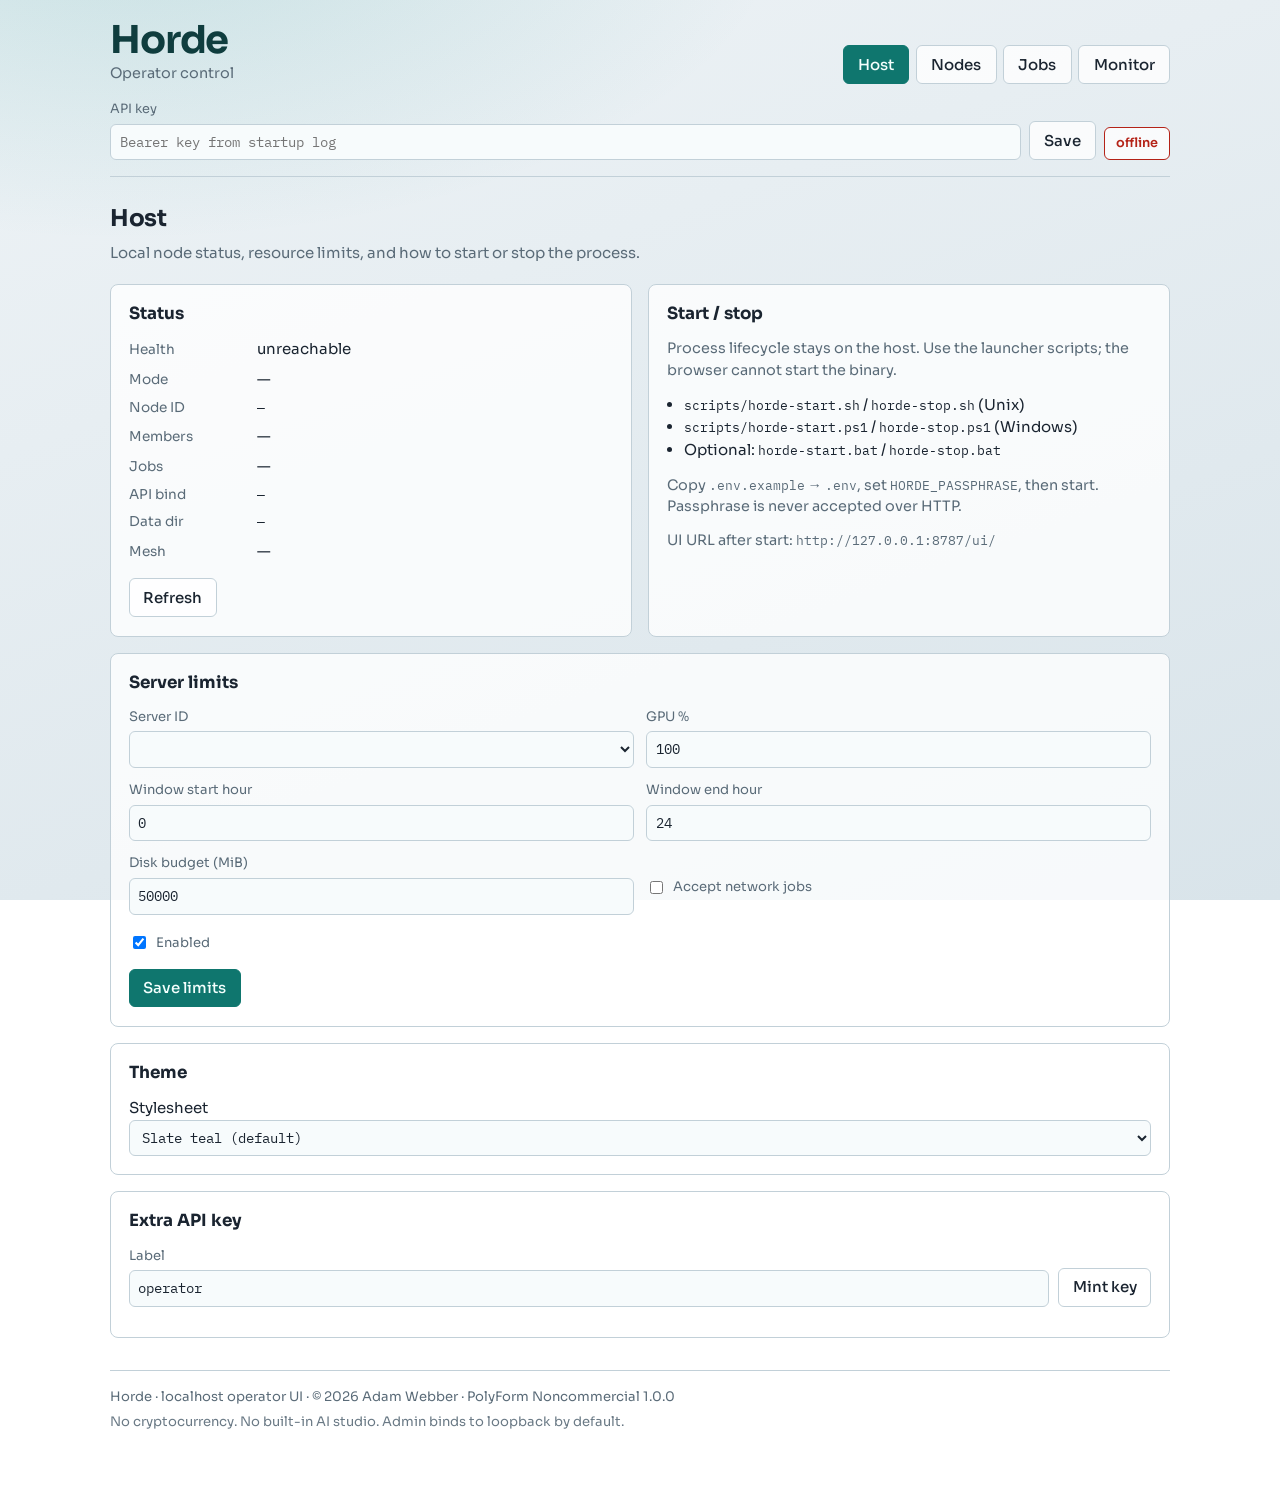
==== ui/index.html @ 5e660b5a "Add localhost operator UI served by horde-api. Ship four Host/Nodes/Jobs/Monitor panels as static as" ====
<!DOCTYPE html>
<html lang="en" data-theme="slate-teal">
<head>
  <meta charset="utf-8" />
  <meta name="viewport" content="width=device-width, initial-scale=1" />
  <title>Horde Operator</title>
  <link rel="preconnect" href="https://fonts.googleapis.com" />
  <link rel="preconnect" href="https://fonts.gstatic.com" crossorigin />
  <link href="https://fonts.googleapis.com/css2?family=IBM+Plex+Mono:wght@400;500&family=Sora:wght@400;500;600;700&display=swap" rel="stylesheet" />
  <link rel="stylesheet" href="/ui/css/app.css" id="theme-base" />
  <link rel="stylesheet" href="/ui/css/themes/slate-teal.css" id="theme-sheet" />
</head>
<body>
  <a class="skip-link" href="#main">Skip to content</a>
  <div class="app-shell">
    <header class="topbar">
      <div class="brand-block">
        <p class="brand">Horde</p>
        <p class="brand-sub">Operator control</p>
      </div>
      <nav class="nav" aria-label="Operator panels">
        <button type="button" class="nav-btn is-active" data-panel="host">Host</button>
        <button type="button" class="nav-btn" data-panel="nodes">Nodes</button>
        <button type="button" class="nav-btn" data-panel="jobs">Jobs</button>
        <button type="button" class="nav-btn" data-panel="monitor">Monitor</button>
      </nav>
      <div class="auth-bar">
        <label class="field-inline">
          <span>API key</span>
          <input id="api-key" type="password" autocomplete="off" spellcheck="false" placeholder="Bearer key from startup log" />
        </label>
        <button type="button" id="save-key" class="btn">Save</button>
        <span id="conn-pill" class="pill" data-state="unknown">offline</span>
      </div>
    </header>

    <main id="main" class="main">
      <!-- HOST -->
      <section id="panel-host" class="panel is-active" aria-labelledby="host-title">
        <header class="panel-head">
          <h1 id="host-title">Host</h1>
          <p>Local node status, resource limits, and how to start or stop the process.</p>
        </header>

        <div class="grid-2">
          <article class="block">
            <h2>Status</h2>
            <dl class="kv" id="host-status">
              <div><dt>Health</dt><dd id="host-health">—</dd></div>
              <div><dt>Mode</dt><dd id="host-mode">—</dd></div>
              <div><dt>Node ID</dt><dd id="host-node-id" class="mono">—</dd></div>
              <div><dt>Members</dt><dd id="host-members">—</dd></div>
              <div><dt>Jobs</dt><dd id="host-jobs">—</dd></div>
              <div><dt>API bind</dt><dd id="host-bind" class="mono">—</dd></div>
              <div><dt>Data dir</dt><dd id="host-data-dir" class="mono">—</dd></div>
              <div><dt>Mesh</dt><dd id="host-mesh">—</dd></div>
            </dl>
            <button type="button" class="btn" id="host-refresh">Refresh</button>
          </article>

          <article class="block">
            <h2>Start / stop</h2>
            <p class="note">Process lifecycle stays on the host. Use the launcher scripts; the browser cannot start the binary.</p>
            <ul class="plain-list">
              <li><span class="mono">scripts/horde-start.sh</span> / <span class="mono">horde-stop.sh</span> (Unix)</li>
              <li><span class="mono">scripts/horde-start.ps1</span> / <span class="mono">horde-stop.ps1</span> (Windows)</li>
              <li>Optional: <span class="mono">horde-start.bat</span> / <span class="mono">horde-stop.bat</span></li>
            </ul>
            <p class="note">Copy <span class="mono">.env.example</span> → <span class="mono">.env</span>, set <span class="mono">HORDE_PASSPHRASE</span>, then start. Passphrase is never accepted over HTTP.</p>
            <p class="note">UI URL after start: <span class="mono" id="host-ui-url">http://127.0.0.1:8787/ui/</span></p>
          </article>
        </div>

        <article class="block">
          <h2>Server limits</h2>
          <form id="limits-form" class="form-grid">
            <label>Server ID
              <select id="limits-server" required></select>
            </label>
            <label>GPU %
              <input id="limits-gpu" type="number" min="1" max="100" value="100" required />
            </label>
            <label>Window start hour
              <input id="limits-start" type="number" min="0" max="23" value="0" required />
            </label>
            <label>Window end hour
              <input id="limits-end" type="number" min="1" max="24" value="24" required />
            </label>
            <label>Disk budget (MiB)
              <input id="limits-disk" type="number" min="1" value="50000" required />
            </label>
            <label class="check"><input id="limits-network" type="checkbox" /> Accept network jobs</label>
            <label class="check"><input id="limits-enabled" type="checkbox" checked /> Enabled</label>
            <div class="form-actions">
              <button type="submit" class="btn primary">Save limits</button>
            </div>
          </form>
          <pre id="limits-out" class="out" hidden></pre>
        </article>

        <article class="block">
          <h2>Theme</h2>
          <label>Stylesheet
            <select id="theme-select"></select>
          </label>
        </article>

        <article class="block">
          <h2>Extra API key</h2>
          <form id="api-key-form" class="form-row">
            <label>Label <input id="api-key-label" type="text" value="operator" required /></label>
            <button type="submit" class="btn">Mint key</button>
          </form>
          <pre id="api-key-out" class="out" hidden></pre>
        </article>
      </section>

      <!-- NODES -->
      <section id="panel-nodes" class="panel" aria-labelledby="nodes-title" hidden>
        <header class="panel-head">
          <h1 id="nodes-title">Nodes</h1>
          <p>Invite-bounded mesh: peers, invites, join, and blocklist. Not a public discovery browser.</p>
        </header>

        <article class="block">
          <h2>Mesh status</h2>
          <pre id="mesh-status" class="out">Load with API key…</pre>
          <button type="button" class="btn" id="mesh-refresh">Refresh mesh</button>
        </article>

        <div class="grid-2">
          <article class="block">
            <h2>Mint invite</h2>
            <form id="mint-form" class="form-grid">
              <label>Purpose
                <select id="mint-purpose">
                  <option value="mesh_join">mesh_join</option>
                  <option value="collective_join">collective_join</option>
                </select>
              </label>
              <label>TTL (seconds)
                <input id="mint-ttl" type="number" min="60" value="3600" />
              </label>
              <label>Note
                <input id="mint-note" type="text" placeholder="optional" />
              </label>
              <div class="form-actions">
                <button type="submit" class="btn primary">Mint</button>
              </div>
            </form>
            <p class="note warn">Plaintext token is shown once — copy it now.</p>
            <pre id="mint-out" class="out" hidden></pre>
          </article>

          <article class="block">
            <h2>Join with invite</h2>
            <form id="join-form" class="form-grid">
              <label>Peer mesh address
                <input id="join-addr" type="text" placeholder="127.0.0.1:9797" required />
              </label>
              <label>Invite token
                <input id="join-token" type="text" required autocomplete="off" />
              </label>
              <div class="form-actions">
                <button type="submit" class="btn primary">Join</button>
              </div>
            </form>
            <pre id="join-out" class="out" hidden></pre>
          </article>
        </div>

        <div class="grid-2">
          <article class="block">
            <h2>Bootstrap peers</h2>
            <p class="note">Publish-only dial list — not a job authority.</p>
            <form id="bootstrap-form" class="form-grid">
              <label>Addresses (comma-separated)
                <input id="bootstrap-peers" type="text" placeholder="127.0.0.1:9797" />
              </label>
              <div class="form-actions">
                <button type="submit" class="btn">Set bootstrap</button>
              </div>
            </form>
            <pre id="bootstrap-out" class="out" hidden></pre>
          </article>

          <article class="block">
            <h2>Blocklist</h2>
            <form id="block-form" class="form-row">
              <label>Node ID <input id="block-id" type="text" required class="mono" /></label>
              <button type="submit" class="btn">Block</button>
            </form>
            <form id="unblock-form" class="form-row">
              <label>Node ID <input id="unblock-id" type="text" required class="mono" /></label>
              <button type="submit" class="btn">Unblock</button>
            </form>
            <pre id="block-out" class="out" hidden></pre>
          </article>
        </div>

        <details class="advanced">
          <summary>Advanced: public DHT stub</summary>
          <p class="note">Default off. Opt-in stub only — not a discovery browser.</p>
          <form id="dht-form" class="form-row">
            <label class="check"><input id="dht-enabled" type="checkbox" /> Enable public DHT stub</label>
            <button type="submit" class="btn">Apply</button>
          </form>
          <pre id="dht-out" class="out" hidden></pre>
        </details>
      </section>

      <!-- JOBS -->
      <section id="panel-jobs" class="panel" aria-labelledby="jobs-title" hidden>
        <header class="panel-head">
          <h1 id="jobs-title">Jobs</h1>
          <p>Thin submit / poll / cancel over the studio API. Not an AI studio.</p>
        </header>

        <article class="block">
          <h2>Submit</h2>
          <p class="note" id="support-hint">Support matrix loads after auth…</p>
          <form id="job-form" class="form-grid">
            <label>Kind
              <select id="job-kind">
                <option value="stub_echo">stub_echo</option>
                <option value="tokenize">tokenize</option>
                <option value="text_generate">text_generate</option>
                <option value="embed">embed</option>
                <option value="video_generate">video_generate</option>
              </select>
            </label>
            <label>Routing
              <select id="job-routing">
                <option value="local">local</option>
                <option value="mesh">mesh</option>
                <option value="auto">auto</option>
              </select>
            </label>
            <label>model_id
              <input id="job-model" type="text" value="stub/echo" required />
            </label>
            <label>revision_hash
              <input id="job-rev" type="text" value="deadbeefcafebabe" required />
            </label>
            <label>tokenizer_revision
              <input id="job-tok" type="text" placeholder="required for tokenize/embed" />
            </label>
            <label>precision
              <input id="job-precision" type="text" value="fp16" />
            </label>
            <label class="span-2">Payload
              <textarea id="job-payload" rows="4">hello horde</textarea>
            </label>
            <div class="form-actions span-2">
              <button type="submit" class="btn primary">Submit job</button>
            </div>
          </form>
          <pre id="job-create-out" class="out" hidden></pre>
        </article>

        <article class="block">
          <h2>Track job</h2>
          <form id="job-track-form" class="form-row">
            <label>Job ID <input id="track-id" type="text" class="mono" required /></label>
            <button type="submit" class="btn">Poll</button>
            <button type="button" class="btn" id="job-cancel">Cancel</button>
            <button type="button" class="btn" id="job-accept">Accept</button>
            <button type="button" class="btn" id="job-reject">Reject</button>
            <button type="button" class="btn" id="job-result">Result</button>
          </form>
          <pre id="job-track-out" class="out" hidden></pre>
        </article>

        <article class="block">
          <h2>History</h2>
          <p class="note">Server list from <span class="mono">GET /v1/jobs</span>, plus IDs remembered in this browser.</p>
          <div class="form-row">
            <button type="button" class="btn" id="jobs-refresh">Refresh list</button>
            <button type="button" class="btn" id="jobs-clear-local">Clear local history</button>
          </div>
          <div class="table-wrap">
            <table id="jobs-table">
              <thead>
                <tr>
                  <th>ID</th>
                  <th>Kind</th>
                  <th>Status</th>
                  <th>Updated</th>
                  <th></th>
                </tr>
              </thead>
              <tbody></tbody>
            </table>
          </div>
        </article>
      </section>

      <!-- MONITOR -->
      <section id="panel-monitor" class="panel" aria-labelledby="monitor-title" hidden>
        <header class="panel-head">
          <h1 id="monitor-title">Monitor</h1>
          <p>Collective health, mesh peers, soft reputation (local scores — not currency), and recent jobs.</p>
        </header>

        <div class="stat-row" id="monitor-stats">
          <div class="stat"><span class="stat-label">Members online</span><strong id="mon-members">—</strong></div>
          <div class="stat"><span class="stat-label">Job count</span><strong id="mon-jobs">—</strong></div>
          <div class="stat"><span class="stat-label">Mesh peers</span><strong id="mon-peers">—</strong></div>
          <div class="stat"><span class="stat-label">Mode</span><strong id="mon-mode">—</strong></div>
        </div>

        <article class="block">
          <h2>Members</h2>
          <div class="table-wrap">
            <table id="mon-members-table">
              <thead>
                <tr><th>Server</th><th>Host</th><th>GPU %</th><th>Enabled</th><th>Network</th></tr>
              </thead>
              <tbody></tbody>
            </table>
          </div>
        </article>

        <article class="block">
          <h2>Soft reputation</h2>
          <p class="note">Local soft scores among invite-trusted peers. Not credits, not transferable.</p>
          <pre id="mon-reputation" class="out">—</pre>
        </article>

        <article class="block">
          <h2>Recent jobs</h2>
          <div class="table-wrap">
            <table id="mon-jobs-table">
              <thead>
                <tr><th>ID</th><th>Kind</th><th>Status</th><th>Routing</th><th>Updated</th></tr>
              </thead>
              <tbody></tbody>
            </table>
          </div>
          <button type="button" class="btn" id="mon-refresh">Refresh now</button>
        </article>
      </section>
    </main>

    <footer class="footer">
      <p>Horde · localhost operator UI · © 2026 Adam Webber · PolyForm Noncommercial 1.0.0</p>
      <p class="footer-note">No cryptocurrency. No built-in AI studio. Admin binds to loopback by default.</p>
    </footer>
  </div>
  <script src="/ui/js/app.js" type="module"></script>
</body>
</html>
---- ui/css/app.css ----
/* Horde operator shell — layout + shared components. Themes set CSS variables. */

:root {
  --font-ui: "Sora", "Segoe UI", sans-serif;
  --font-mono: "IBM Plex Mono", ui-monospace, monospace;
  --radius: 6px;
  --space: 1rem;
  --max: 1100px;
  --transition: 160ms ease;
}

*,
*::before,
*::after {
  box-sizing: border-box;
}

html {
  color-scheme: light;
}

body {
  margin: 0;
  min-height: 100vh;
  font-family: var(--font-ui);
  font-size: 15px;
  line-height: 1.5;
  color: var(--fg);
  background:
    radial-gradient(1200px 600px at 10% -10%, var(--bg-glow), transparent 55%),
    linear-gradient(160deg, var(--bg-0), var(--bg-1));
  background-attachment: fixed;
}

.skip-link {
  position: absolute;
  left: -999px;
  top: 0;
  background: var(--surface);
  color: var(--fg);
  padding: 0.5rem 1rem;
  z-index: 20;
}

.skip-link:focus {
  left: 0.5rem;
  top: 0.5rem;
}

.app-shell {
  max-width: var(--max);
  margin: 0 auto;
  padding: 1.25rem 1.25rem 3rem;
}

.topbar {
  display: grid;
  gap: 1rem;
  margin-bottom: 1.5rem;
  padding-bottom: 1rem;
  border-bottom: 1px solid var(--border);
  animation: rise 0.45s ease both;
}

.brand-block {
  display: flex;
  flex-direction: column;
  gap: 0.15rem;
}

.brand {
  margin: 0;
  font-size: clamp(1.85rem, 4vw, 2.4rem);
  font-weight: 700;
  letter-spacing: -0.03em;
  color: var(--brand);
  line-height: 1.05;
}

.brand-sub {
  margin: 0;
  color: var(--muted);
  font-size: 0.9rem;
}

.nav {
  display: flex;
  flex-wrap: wrap;
  gap: 0.4rem;
}

.nav-btn {
  appearance: none;
  border: 1px solid var(--border);
  background: var(--surface);
  color: var(--fg);
  font: inherit;
  font-weight: 500;
  padding: 0.45rem 0.9rem;
  border-radius: var(--radius);
  cursor: pointer;
  transition: background var(--transition), border-color var(--transition), transform var(--transition);
}

.nav-btn:hover {
  border-color: var(--accent);
}

.nav-btn:focus-visible {
  outline: 2px solid var(--accent);
  outline-offset: 2px;
}

.nav-btn.is-active {
  background: var(--accent);
  border-color: var(--accent);
  color: var(--accent-fg);
}

.auth-bar {
  display: flex;
  flex-wrap: wrap;
  gap: 0.5rem;
  align-items: end;
}

.field-inline {
  display: flex;
  flex-direction: column;
  gap: 0.25rem;
  flex: 1 1 220px;
  font-size: 0.8rem;
  color: var(--muted);
}

.field-inline input,
label > input,
label > select,
label > textarea,
select,
input,
textarea {
  font: inherit;
  font-family: var(--font-mono);
  font-size: 0.85rem;
  color: var(--fg);
  background: var(--input-bg);
  border: 1px solid var(--border);
  border-radius: var(--radius);
  padding: 0.45rem 0.55rem;
  width: 100%;
}

textarea {
  resize: vertical;
  min-height: 5rem;
}

.btn {
  appearance: none;
  border: 1px solid var(--border);
  background: var(--surface);
  color: var(--fg);
  font: inherit;
  font-weight: 500;
  padding: 0.45rem 0.85rem;
  border-radius: var(--radius);
  cursor: pointer;
  transition: transform var(--transition), background var(--transition), border-color var(--transition);
}

.btn:hover {
  border-color: var(--accent);
}

.btn:focus-visible {
  outline: 2px solid var(--accent);
  outline-offset: 2px;
}

.btn:active {
  transform: translateY(1px);
}

.btn.primary {
  background: var(--accent);
  border-color: var(--accent);
  color: var(--accent-fg);
}

.pill {
  display: inline-flex;
  align-items: center;
  min-height: 2.1rem;
  padding: 0 0.7rem;
  border-radius: var(--radius);
  border: 1px solid var(--border);
  font-size: 0.8rem;
  font-weight: 600;
  text-transform: lowercase;
  background: var(--surface);
}

.pill[data-state="ok"] {
  border-color: var(--ok);
  color: var(--ok);
}

.pill[data-state="bad"] {
  border-color: var(--bad);
  color: var(--bad);
}

.pill[data-state="unknown"] {
  color: var(--muted);
}

.main {
  animation: rise 0.55s ease 0.05s both;
}

.panel[hidden] {
  display: none !important;
}

.panel-head {
  margin-bottom: 1.25rem;
}

.panel-head h1 {
  margin: 0 0 0.35rem;
  font-size: 1.45rem;
  letter-spacing: -0.02em;
}

.panel-head p {
  margin: 0;
  color: var(--muted);
  max-width: 42rem;
}

.block {
  background: var(--surface);
  border: 1px solid var(--border);
  border-radius: calc(var(--radius) + 2px);
  padding: 1rem 1.1rem 1.15rem;
  margin-bottom: 1rem;
}

.block h2 {
  margin: 0 0 0.75rem;
  font-size: 1.05rem;
}

.grid-2 {
  display: grid;
  gap: 1rem;
}

@media (min-width: 820px) {
  .topbar {
    grid-template-columns: 1fr auto;
    align-items: end;
  }

  .auth-bar {
    grid-column: 1 / -1;
  }

  .grid-2 {
    grid-template-columns: 1fr 1fr;
  }
}

.kv {
  margin: 0 0 1rem;
  display: grid;
  gap: 0.45rem;
}

.kv > div {
  display: grid;
  grid-template-columns: 7.5rem 1fr;
  gap: 0.5rem;
  align-items: baseline;
}

.kv dt {
  margin: 0;
  color: var(--muted);
  font-size: 0.85rem;
}

.kv dd {
  margin: 0;
  word-break: break-word;
}

.mono,
.out {
  font-family: var(--font-mono);
  font-size: 0.82rem;
}

.note {
  color: var(--muted);
  font-size: 0.9rem;
  margin: 0 0 0.75rem;
}

.note.warn {
  color: var(--warn);
}

.plain-list {
  margin: 0 0 0.85rem;
  padding-left: 1.1rem;
}

.form-grid {
  display: grid;
  gap: 0.75rem;
}

@media (min-width: 720px) {
  .form-grid {
    grid-template-columns: 1fr 1fr;
  }

  .form-grid .span-2,
  .form-grid .form-actions {
    grid-column: 1 / -1;
  }
}

.form-grid label,
.form-row label {
  display: flex;
  flex-direction: column;
  gap: 0.3rem;
  font-size: 0.82rem;
  color: var(--muted);
}

.form-grid label.check,
.form-row label.check {
  flex-direction: row;
  align-items: center;
  gap: 0.45rem;
  margin-top: 0.4rem;
}

.form-grid label.check input,
.form-row label.check input {
  width: auto;
}

.form-row {
  display: flex;
  flex-wrap: wrap;
  gap: 0.55rem;
  align-items: end;
  margin-bottom: 0.75rem;
}

.form-row label {
  flex: 1 1 180px;
}

.form-actions {
  display: flex;
  gap: 0.5rem;
  margin-top: 0.25rem;
}

.out {
  margin: 0.75rem 0 0;
  padding: 0.75rem;
  background: var(--code-bg);
  border: 1px solid var(--border);
  border-radius: var(--radius);
  overflow: auto;
  white-space: pre-wrap;
  word-break: break-word;
  max-height: 22rem;
}

.table-wrap {
  overflow: auto;
  border: 1px solid var(--border);
  border-radius: var(--radius);
}

table {
  width: 100%;
  border-collapse: collapse;
  font-size: 0.85rem;
}

th,
td {
  text-align: left;
  padding: 0.55rem 0.65rem;
  border-bottom: 1px solid var(--border);
  vertical-align: top;
}

th {
  font-weight: 600;
  color: var(--muted);
  background: var(--table-head);
}

tbody tr:hover {
  background: var(--row-hover);
}

.stat-row {
  display: grid;
  grid-template-columns: repeat(auto-fit, minmax(140px, 1fr));
  gap: 0.75rem;
  margin-bottom: 1rem;
}

.stat {
  background: var(--surface);
  border: 1px solid var(--border);
  border-radius: var(--radius);
  padding: 0.85rem 1rem;
  display: flex;
  flex-direction: column;
  gap: 0.25rem;
  animation: rise 0.5s ease both;
}

.stat-label {
  color: var(--muted);
  font-size: 0.78rem;
  text-transform: uppercase;
  letter-spacing: 0.04em;
}

.stat strong {
  font-size: 1.25rem;
  font-weight: 600;
}

.advanced {
  margin: 0.5rem 0 1rem;
  padding: 0.75rem 1rem;
  border: 1px dashed var(--border);
  border-radius: var(--radius);
  background: var(--surface);
}

.advanced summary {
  cursor: pointer;
  font-weight: 600;
  margin-bottom: 0.5rem;
}

.footer {
  margin-top: 2rem;
  padding-top: 1rem;
  border-top: 1px solid var(--border);
  color: var(--muted);
  font-size: 0.82rem;
}

.footer p {
  margin: 0 0 0.35rem;
}

.footer-note {
  opacity: 0.9;
}

.linkish {
  background: none;
  border: none;
  color: var(--accent);
  font: inherit;
  cursor: pointer;
  padding: 0;
  text-decoration: underline;
}

@keyframes rise {
  from {
    opacity: 0;
    transform: translateY(8px);
  }
  to {
    opacity: 1;
    transform: translateY(0);
  }
}

@media (prefers-reduced-motion: reduce) {
  *,
  *::before,
  *::after {
    animation: none !important;
    transition: none !important;
  }
}
---- ui/css/themes/slate-teal.css ----
/* Default: cool slate + teal */
:root {
  --bg-0: #eef3f6;
  --bg-1: #d9e4ea;
  --bg-glow: rgba(20, 140, 140, 0.18);
  --fg: #1a2430;
  --muted: #5a6b78;
  --brand: #0f3d3e;
  --accent: #0f766e;
  --accent-fg: #f4fffd;
  --surface: rgba(255, 255, 255, 0.78);
  --input-bg: #f7fbfc;
  --code-bg: #e7eef2;
  --border: #c2d0d8;
  --table-head: #e4eef2;
  --row-hover: rgba(15, 118, 110, 0.06);
  --ok: #0f7a4d;
  --bad: #b42318;
  --warn: #9a6700;
}
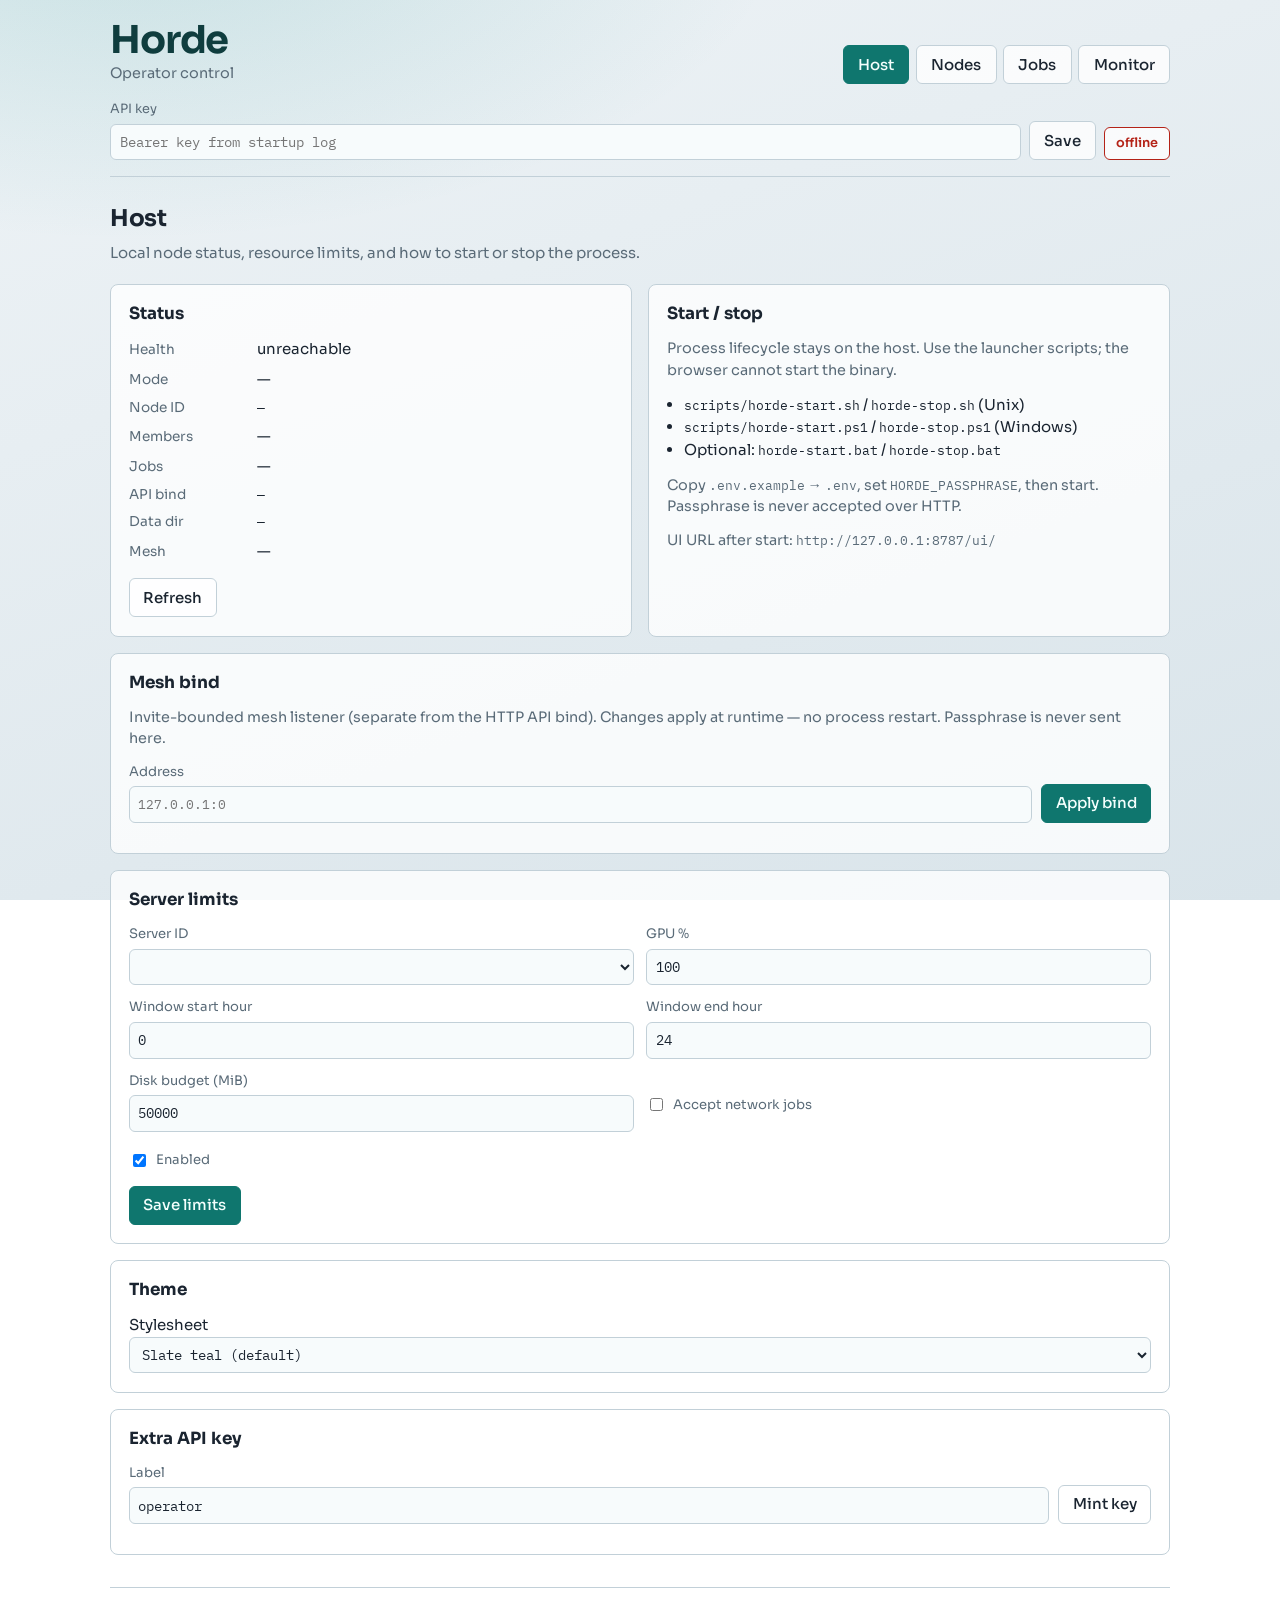
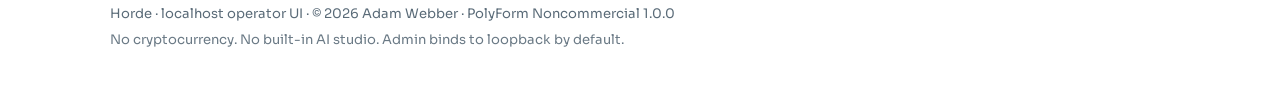
==== commit d0bc857f: "Add runtime mesh bind via admin API and operator UI. Operators can enable or rebind HORDE_MESH_BIND " ====
--- a/ui/index.html
+++ b/ui/index.html
@@ -72,6 +72,18 @@
         </div>
 
         <article class="block">
+          <h2>Mesh bind</h2>
+          <p class="note">Invite-bounded mesh listener (separate from the HTTP API bind). Changes apply at runtime — no process restart. Passphrase is never sent here.</p>
+          <form id="mesh-bind-form" class="form-row">
+            <label>Address
+              <input id="mesh-bind-input" class="mono" type="text" placeholder="127.0.0.1:0" required autocomplete="off" />
+            </label>
+            <button type="submit" class="btn primary">Apply bind</button>
+          </form>
+          <pre id="mesh-bind-out" class="out" hidden></pre>
+        </article>
+
+        <article class="block">
           <h2>Server limits</h2>
           <form id="limits-form" class="form-grid">
             <label>Server ID
@@ -126,6 +138,13 @@
           <h2>Mesh status</h2>
           <pre id="mesh-status" class="out">Load with API key…</pre>
           <button type="button" class="btn" id="mesh-refresh">Refresh mesh</button>
+          <form id="nodes-mesh-bind-form" class="form-row" style="margin-top: 0.75rem">
+            <label>Mesh bind
+              <input id="nodes-mesh-bind-input" class="mono" type="text" placeholder="0.0.0.0:9100" required autocomplete="off" />
+            </label>
+            <button type="submit" class="btn primary">Set bind</button>
+          </form>
+          <pre id="nodes-mesh-bind-out" class="out" hidden></pre>
         </article>
 
         <div class="grid-2">
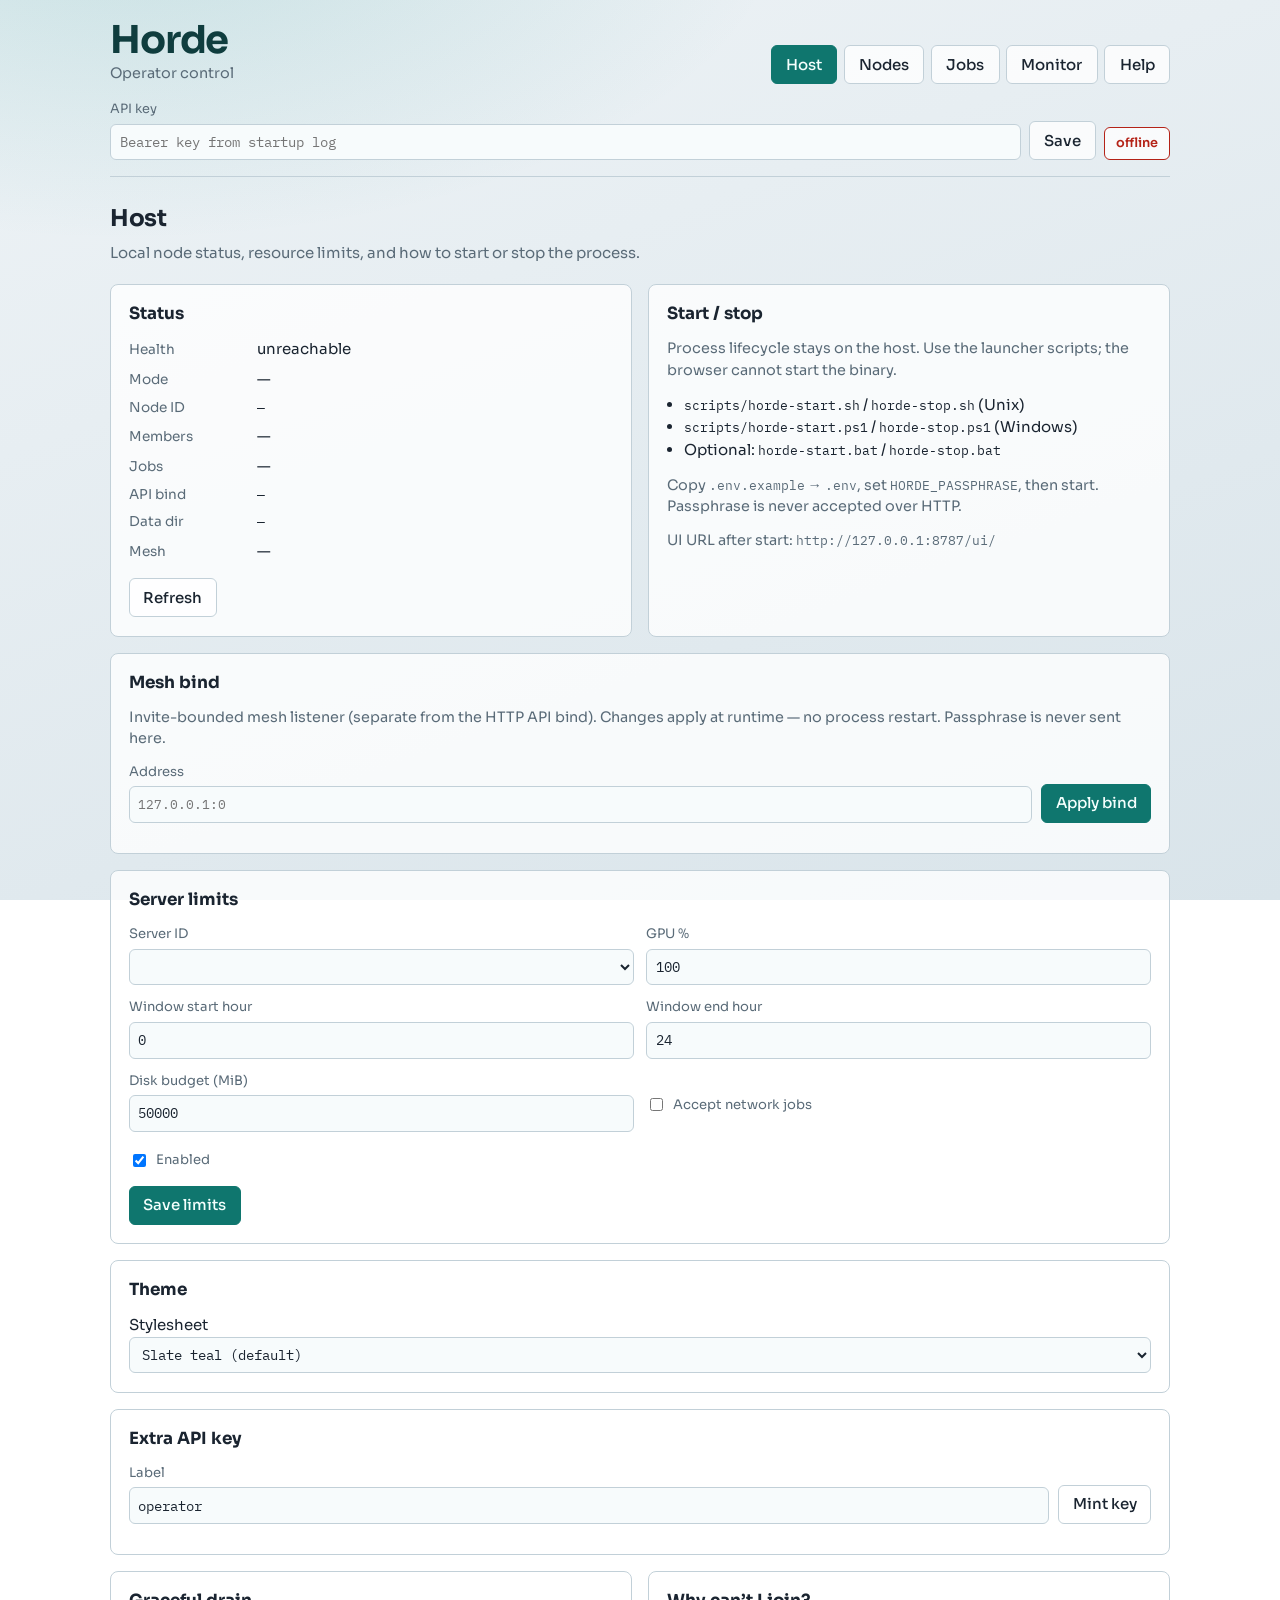
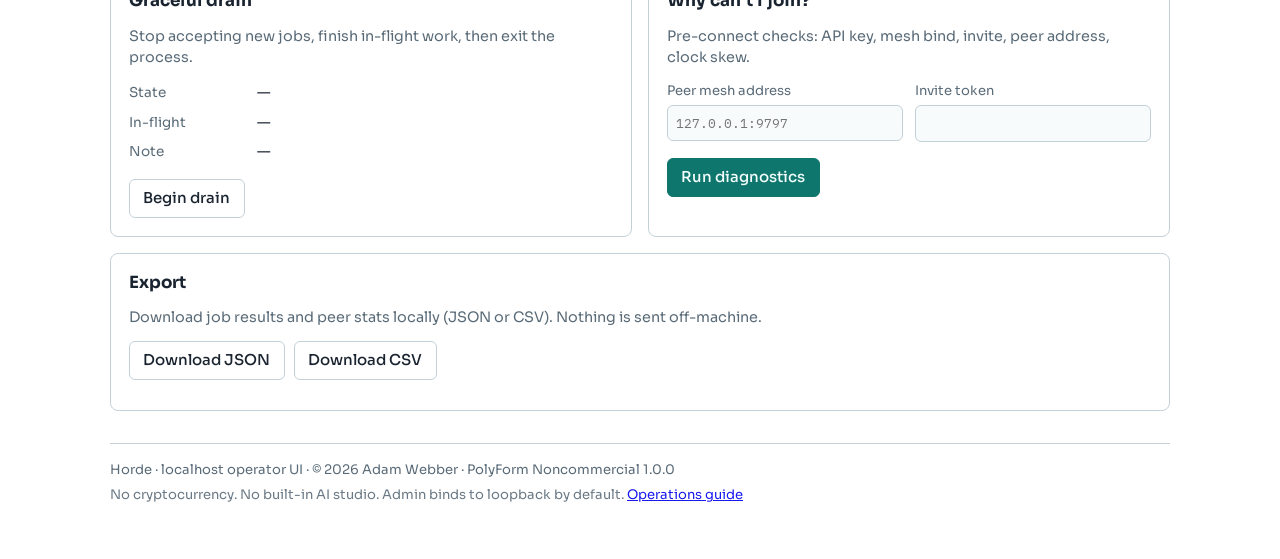
==== commit dd755d0a: "Add eight operator enhancements: timeline, invite QR, mesh health, templates, export, drain, join di" ====
--- a/ui/index.html
+++ b/ui/index.html
@@ -23,6 +23,7 @@
         <button type="button" class="nav-btn" data-panel="nodes">Nodes</button>
         <button type="button" class="nav-btn" data-panel="jobs">Jobs</button>
         <button type="button" class="nav-btn" data-panel="monitor">Monitor</button>
+        <a class="nav-btn nav-link" href="/ui/help/">Help</a>
       </nav>
       <div class="auth-bar">
         <label class="field-inline">
@@ -125,6 +126,48 @@
           </form>
           <pre id="api-key-out" class="out" hidden></pre>
         </article>
+
+        <div class="grid-2">
+          <article class="block">
+            <h2>Graceful drain</h2>
+            <p class="note">Stop accepting new jobs, finish in-flight work, then exit the process.</p>
+            <dl class="kv" id="drain-status">
+              <div><dt>State</dt><dd id="drain-state">—</dd></div>
+              <div><dt>In-flight</dt><dd id="drain-inflight">—</dd></div>
+              <div><dt>Note</dt><dd id="drain-note">—</dd></div>
+            </dl>
+            <button type="button" class="btn" id="drain-start">Begin drain</button>
+            <pre id="drain-out" class="out" hidden></pre>
+          </article>
+
+          <article class="block">
+            <h2>Why can’t I join?</h2>
+            <p class="note">Pre-connect checks: API key, mesh bind, invite, peer address, clock skew.</p>
+            <form id="diag-form" class="form-grid">
+              <label>Peer mesh address
+                <input id="diag-addr" class="mono" type="text" placeholder="127.0.0.1:9797" />
+              </label>
+              <label>Invite token
+                <input id="diag-token" type="text" autocomplete="off" />
+              </label>
+              <div class="form-actions span-2">
+                <button type="submit" class="btn primary">Run diagnostics</button>
+              </div>
+            </form>
+            <ul id="diag-checks" class="check-list" hidden></ul>
+            <pre id="diag-out" class="out" hidden></pre>
+          </article>
+        </div>
+
+        <article class="block">
+          <h2>Export</h2>
+          <p class="note">Download job results and peer stats locally (JSON or CSV). Nothing is sent off-machine.</p>
+          <div class="form-row">
+            <button type="button" class="btn" id="export-json">Download JSON</button>
+            <button type="button" class="btn" id="export-csv">Download CSV</button>
+          </div>
+          <pre id="export-out" class="out" hidden></pre>
+        </article>
       </section>
 
       <!-- NODES -->
@@ -145,6 +188,12 @@
             <button type="submit" class="btn primary">Set bind</button>
           </form>
           <pre id="nodes-mesh-bind-out" class="out" hidden></pre>
+        </article>
+
+        <article class="block">
+          <h2>Mesh health</h2>
+          <p class="note">Last-seen, RTT, and accept/reject rates from soft reputation (read-only).</p>
+          <div id="mesh-health-strip" class="health-strip">Save an API key and refresh…</div>
         </article>
 
         <div class="grid-2">
@@ -167,20 +216,33 @@
                 <button type="submit" class="btn primary">Mint</button>
               </div>
             </form>
-            <p class="note warn">Plaintext token is shown once — copy it now.</p>
+            <p class="note warn">Plaintext token is shown once — copy it now. QR / horde:// link encodes the same invite (no protocol crypto change).</p>
             <pre id="mint-out" class="out" hidden></pre>
+            <div id="invite-share" class="invite-share" hidden>
+              <label>Join link
+                <input id="invite-join-uri" class="mono" type="text" readonly />
+              </label>
+              <div class="form-row">
+                <button type="button" class="btn" id="invite-copy">Copy link</button>
+              </div>
+              <div id="invite-qr" class="qr-box" aria-label="Invite QR code"></div>
+            </div>
           </article>
 
           <article class="block">
             <h2>Join with invite</h2>
             <form id="join-form" class="form-grid">
+              <label class="span-2">Paste horde:// link or scan fields below
+                <input id="join-paste" type="text" placeholder="horde://join?addr=…&amp;token=…" autocomplete="off" />
+              </label>
               <label>Peer mesh address
                 <input id="join-addr" type="text" placeholder="127.0.0.1:9797" required />
               </label>
               <label>Invite token
                 <input id="join-token" type="text" required autocomplete="off" />
               </label>
-              <div class="form-actions">
+              <div class="form-actions span-2">
+                <button type="button" class="btn" id="join-parse">Parse link</button>
                 <button type="submit" class="btn primary">Join</button>
               </div>
             </form>
@@ -234,6 +296,20 @@
           <h1 id="jobs-title">Jobs</h1>
           <p>Thin submit / poll / cancel over the studio API. Not an AI studio.</p>
         </header>
+
+        <article class="block">
+          <h2>Templates</h2>
+          <p class="note">Saved in this browser only (model id, resource hints, timeouts, payload shape).</p>
+          <form id="template-form" class="form-row">
+            <label>Preset name <input id="template-name" type="text" placeholder="stub echo" required /></label>
+            <button type="submit" class="btn">Save from form</button>
+            <button type="button" class="btn" id="template-apply">Apply selected</button>
+            <button type="button" class="btn" id="template-delete">Delete selected</button>
+          </form>
+          <label>Saved presets
+            <select id="template-select"></select>
+          </label>
+        </article>
 
         <article class="block">
           <h2>Submit</h2>
@@ -267,6 +343,12 @@
             <label>precision
               <input id="job-precision" type="text" value="fp16" />
             </label>
+            <label>VRAM hint (MiB)
+              <input id="job-vram" type="number" min="0" placeholder="optional" />
+            </label>
+            <label>Timeout hint (secs)
+              <input id="job-timeout" type="number" min="0" placeholder="UI preset only" />
+            </label>
             <label class="span-2">Payload
               <textarea id="job-payload" rows="4">hello horde</textarea>
             </label>
@@ -286,7 +368,9 @@
             <button type="button" class="btn" id="job-accept">Accept</button>
             <button type="button" class="btn" id="job-reject">Reject</button>
             <button type="button" class="btn" id="job-result">Result</button>
-          </form>
+            <button type="button" class="btn" id="job-timeline">Timeline</button>
+          </form>
+          <ol id="job-timeline-view" class="timeline" hidden></ol>
           <pre id="job-track-out" class="out" hidden></pre>
         </article>
 
@@ -356,16 +440,21 @@
               <tbody></tbody>
             </table>
           </div>
-          <button type="button" class="btn" id="mon-refresh">Refresh now</button>
+          <div class="form-row">
+            <button type="button" class="btn" id="mon-refresh">Refresh now</button>
+            <button type="button" class="btn" id="mon-export-json">Export JSON</button>
+            <button type="button" class="btn" id="mon-export-csv">Export CSV</button>
+          </div>
         </article>
       </section>
     </main>
 
     <footer class="footer">
       <p>Horde · localhost operator UI · © 2026 Adam Webber · PolyForm Noncommercial 1.0.0</p>
-      <p class="footer-note">No cryptocurrency. No built-in AI studio. Admin binds to loopback by default.</p>
+      <p class="footer-note">No cryptocurrency. No built-in AI studio. Admin binds to loopback by default. <a href="/ui/help/">Operations guide</a></p>
     </footer>
   </div>
+  <script src="/ui/js/qrcode.min.js"></script>
   <script src="/ui/js/app.js" type="module"></script>
 </body>
 </html>
--- a/ui/css/app.css
+++ b/ui/css/app.css
@@ -485,6 +485,96 @@
   text-decoration: underline;
 }
 
+.nav-link {
+  text-decoration: none;
+  display: inline-flex;
+  align-items: center;
+}
+
+.health-strip {
+  display: grid;
+  gap: 0.65rem;
+}
+
+.health-peer {
+  display: grid;
+  gap: 0.2rem;
+  padding: 0.65rem 0.75rem;
+  border: 1px solid var(--border);
+  border-radius: var(--radius);
+  background: var(--code-bg);
+  animation: rise 0.4s ease both;
+}
+
+.health-peer .peer-id {
+  font-family: var(--font-mono);
+  font-size: 0.8rem;
+  word-break: break-all;
+}
+
+.health-peer .peer-metrics {
+  display: flex;
+  flex-wrap: wrap;
+  gap: 0.65rem;
+  color: var(--muted);
+  font-size: 0.8rem;
+}
+
+.invite-share {
+  margin-top: 0.75rem;
+  display: grid;
+  gap: 0.5rem;
+}
+
+.qr-box {
+  width: 180px;
+  height: 180px;
+  background: #fff;
+  border: 1px solid var(--border);
+  border-radius: var(--radius);
+  padding: 0.35rem;
+}
+
+.qr-box img,
+.qr-box canvas {
+  width: 100% !important;
+  height: 100% !important;
+}
+
+.timeline {
+  margin: 0.75rem 0 0;
+  padding-left: 1.2rem;
+  font-family: var(--font-mono);
+  font-size: 0.82rem;
+}
+
+.timeline li {
+  margin-bottom: 0.45rem;
+}
+
+.check-list {
+  list-style: none;
+  margin: 0.75rem 0 0;
+  padding: 0;
+  display: grid;
+  gap: 0.4rem;
+}
+
+.check-list li {
+  padding: 0.45rem 0.65rem;
+  border-radius: var(--radius);
+  border: 1px solid var(--border);
+  font-size: 0.85rem;
+}
+
+.check-list li[data-ok="true"] {
+  border-color: var(--ok);
+}
+
+.check-list li[data-ok="false"] {
+  border-color: var(--bad);
+}
+
 @keyframes rise {
   from {
     opacity: 0;
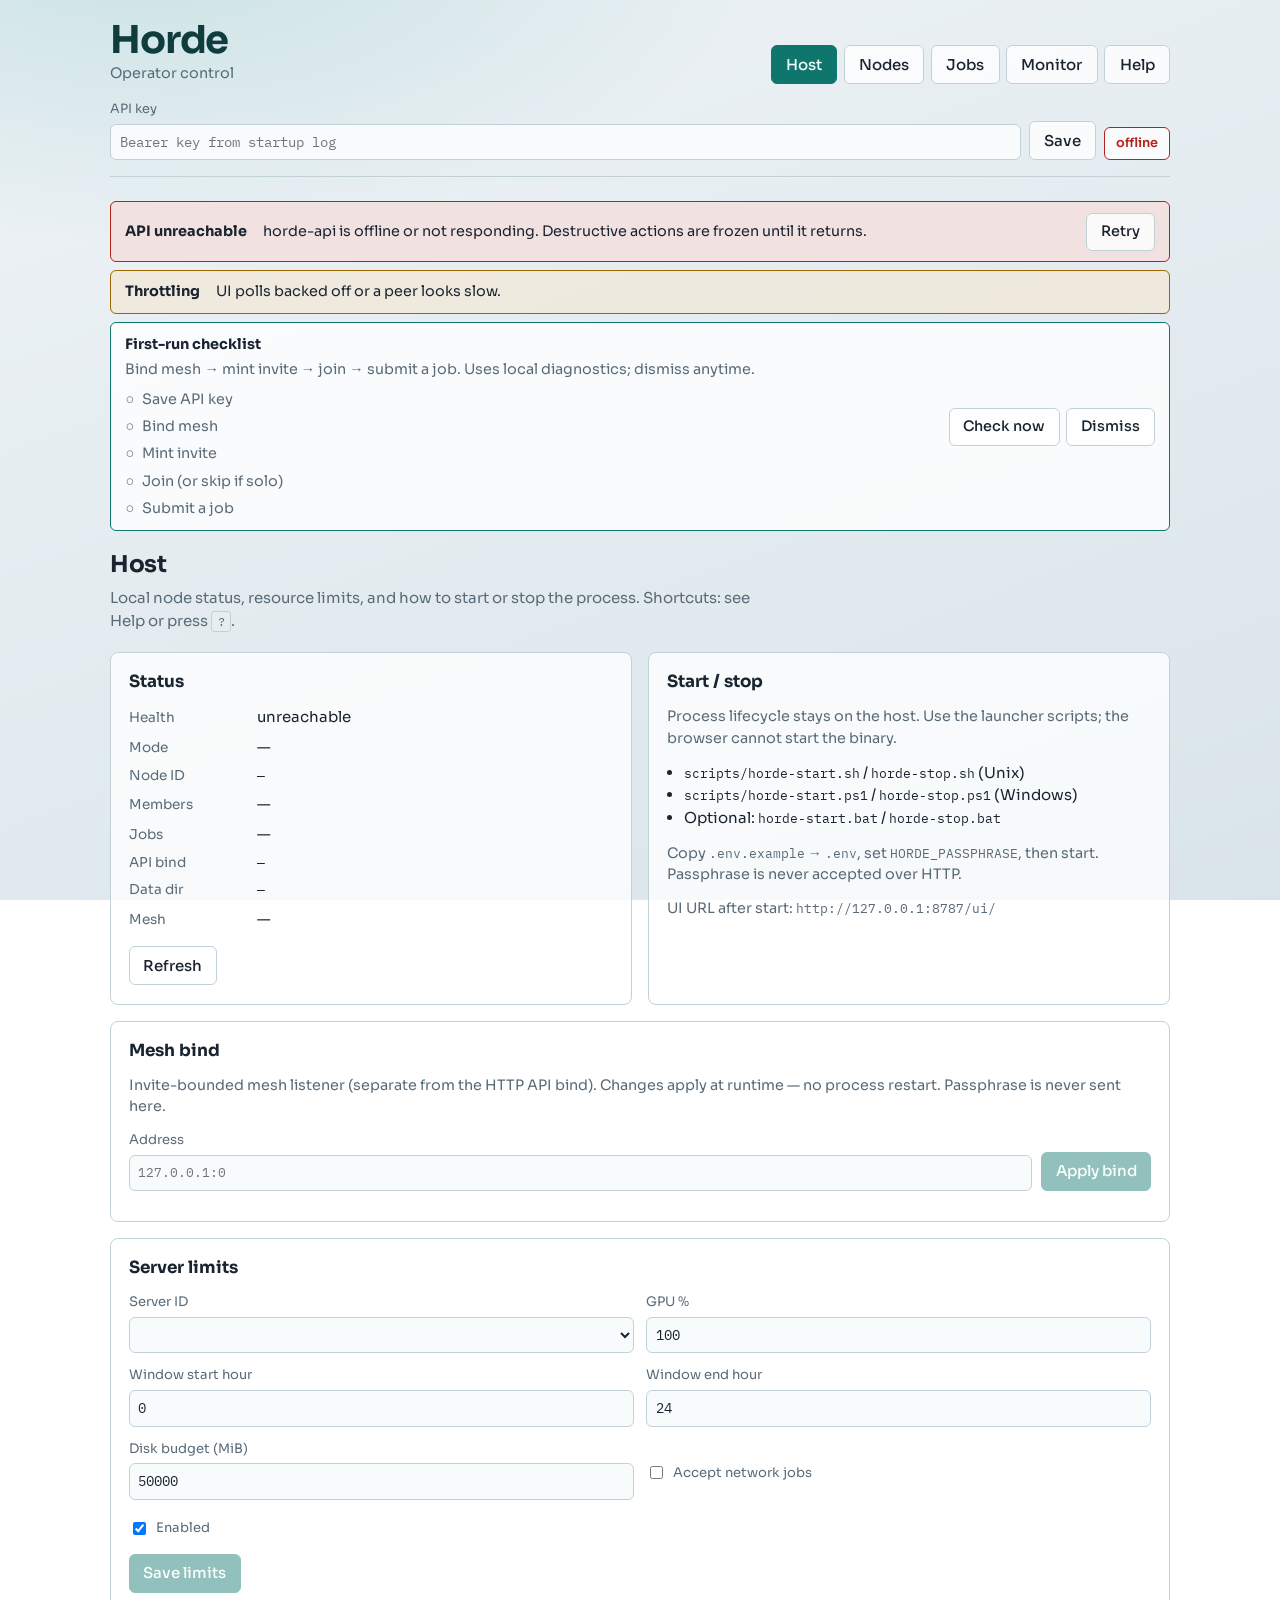
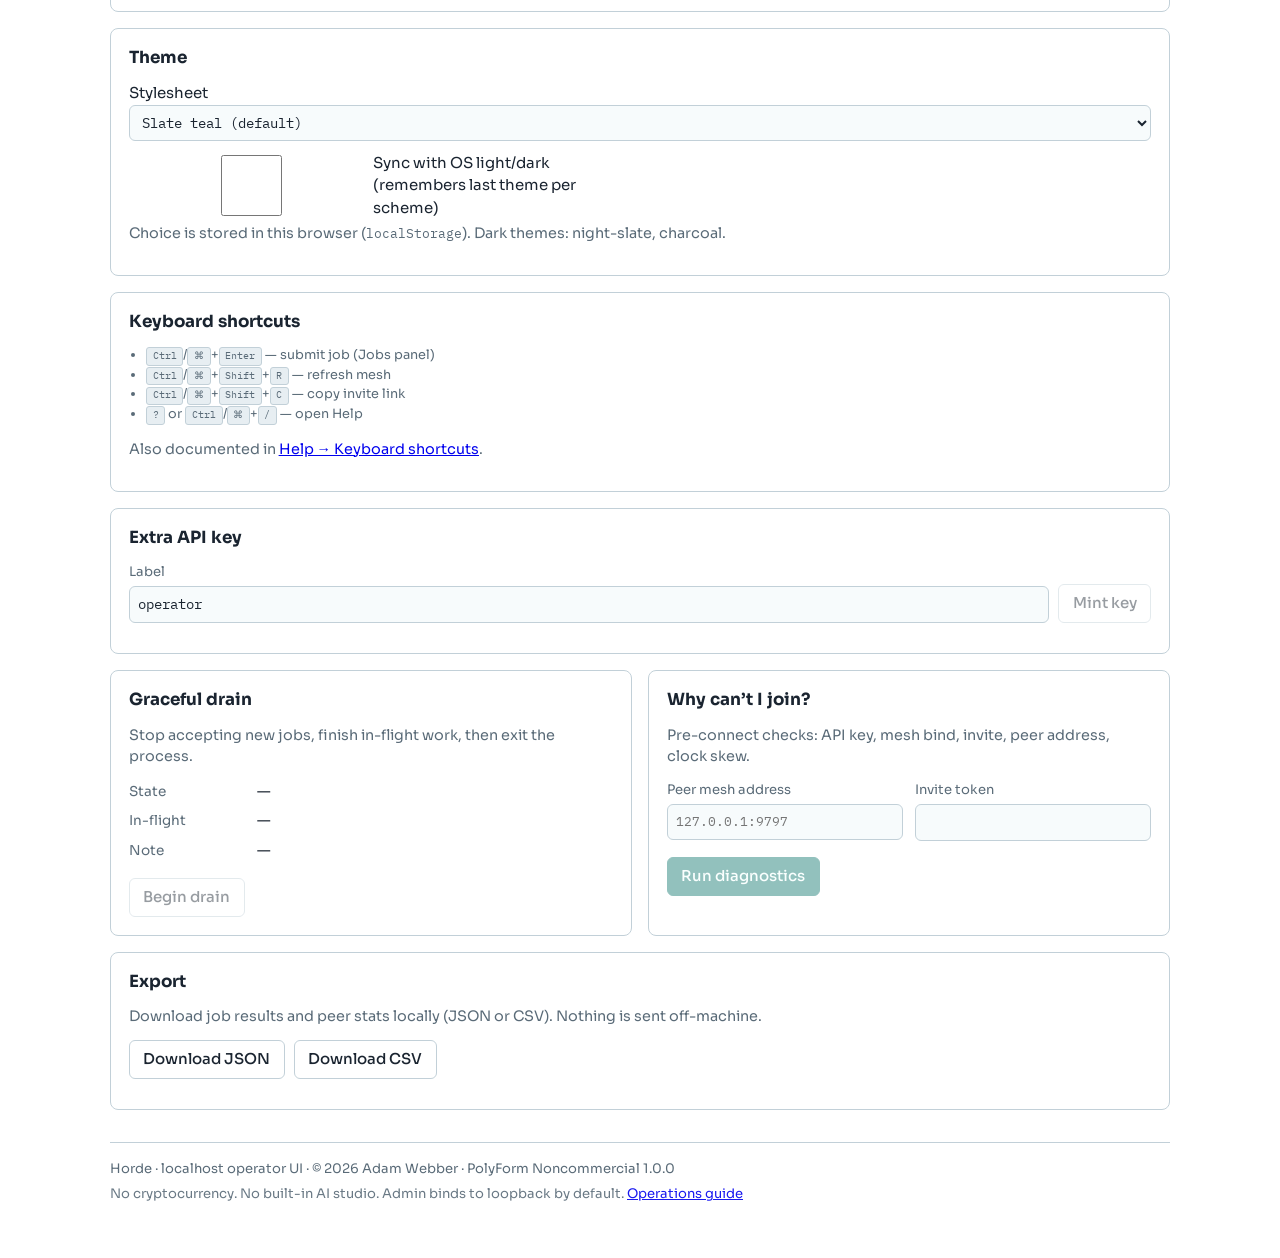
==== commit 51676608: "Add second eight operator enhancements for UX and soft mute. Keyboard shortcuts, theme OS sync with " ====
--- a/ui/index.html
+++ b/ui/index.html
@@ -36,11 +36,42 @@
     </header>
 
     <main id="main" class="main">
+      <div id="banner-stack" class="banner-stack" aria-live="polite">
+        <div id="offline-banner" class="banner" data-kind="offline" hidden role="alert">
+          <strong>API unreachable</strong>
+          <span>horde-api is offline or not responding. Destructive actions are frozen until it returns.</span>
+          <div class="banner-actions">
+            <button type="button" class="btn" id="offline-retry">Retry</button>
+          </div>
+        </div>
+        <div id="throttle-banner" class="banner" data-kind="throttle" hidden role="status">
+          <strong>Throttling</strong>
+          <span id="throttle-detail">UI polls backed off or a peer looks slow.</span>
+        </div>
+        <div id="checklist-banner" class="banner" data-kind="checklist" hidden>
+          <div>
+            <strong>First-run checklist</strong>
+            <p class="note" style="margin:0.25rem 0 0">Bind mesh → mint invite → join → submit a job. Uses local diagnostics; dismiss anytime.</p>
+            <ol id="setup-checklist" class="checklist">
+              <li data-step="key" data-done="false"><span aria-hidden="true">○</span> Save API key</li>
+              <li data-step="bind" data-done="false"><span aria-hidden="true">○</span> Bind mesh</li>
+              <li data-step="mint" data-done="false"><span aria-hidden="true">○</span> Mint invite</li>
+              <li data-step="join" data-done="false"><span aria-hidden="true">○</span> Join (or skip if solo)</li>
+              <li data-step="submit" data-done="false"><span aria-hidden="true">○</span> Submit a job</li>
+            </ol>
+          </div>
+          <div class="banner-actions">
+            <button type="button" class="btn" id="checklist-refresh">Check now</button>
+            <button type="button" class="btn" id="checklist-dismiss">Dismiss</button>
+          </div>
+        </div>
+      </div>
+
       <!-- HOST -->
       <section id="panel-host" class="panel is-active" aria-labelledby="host-title">
         <header class="panel-head">
           <h1 id="host-title">Host</h1>
-          <p>Local node status, resource limits, and how to start or stop the process.</p>
+          <p>Local node status, resource limits, and how to start or stop the process. Shortcuts: see Help or press <span class="kbd">?</span>.</p>
         </header>
 
         <div class="grid-2">
@@ -116,6 +147,22 @@
           <label>Stylesheet
             <select id="theme-select"></select>
           </label>
+          <label class="check" style="margin-top:0.65rem;display:inline-flex">
+            <input id="theme-os-sync" type="checkbox" />
+            Sync with OS light/dark (remembers last theme per scheme)
+          </label>
+          <p class="note">Choice is stored in this browser (<span class="mono">localStorage</span>). Dark themes: night-slate, charcoal.</p>
+        </article>
+
+        <article class="block">
+          <h2>Keyboard shortcuts</h2>
+          <ul class="plain-list kbd-hint" id="shortcuts-list">
+            <li><span class="kbd">Ctrl</span>/<span class="kbd">⌘</span>+<span class="kbd">Enter</span> — submit job (Jobs panel)</li>
+            <li><span class="kbd">Ctrl</span>/<span class="kbd">⌘</span>+<span class="kbd">Shift</span>+<span class="kbd">R</span> — refresh mesh</li>
+            <li><span class="kbd">Ctrl</span>/<span class="kbd">⌘</span>+<span class="kbd">Shift</span>+<span class="kbd">C</span> — copy invite link</li>
+            <li><span class="kbd">?</span> or <span class="kbd">Ctrl</span>/<span class="kbd">⌘</span>+<span class="kbd">/</span> — open Help</li>
+          </ul>
+          <p class="note">Also documented in <a href="/ui/help/#keyboard-shortcuts">Help → Keyboard shortcuts</a>.</p>
         </article>
 
         <article class="block">
@@ -222,8 +269,10 @@
               <label>Join link
                 <input id="invite-join-uri" class="mono" type="text" readonly />
               </label>
+              <p id="invite-ttl" class="invite-ttl" aria-live="polite">—</p>
               <div class="form-row">
                 <button type="button" class="btn" id="invite-copy">Copy link</button>
+                <button type="button" class="btn" id="invite-renew">Renew (re-mint)</button>
               </div>
               <div id="invite-qr" class="qr-box" aria-label="Invite QR code"></div>
             </div>
@@ -278,6 +327,20 @@
             <pre id="block-out" class="out" hidden></pre>
           </article>
         </div>
+
+        <article class="block">
+          <h2>Per-peer mute / pause accept</h2>
+          <p class="note">Soft-pause accepting inbound jobs from one peer without kicking. Invite mesh and reconnect trust stay intact (not a blocklist).</p>
+          <form id="mute-form" class="form-row">
+            <label>Node ID <input id="mute-id" type="text" required class="mono" /></label>
+            <button type="submit" class="btn">Mute / pause</button>
+          </form>
+          <form id="unmute-form" class="form-row">
+            <label>Node ID <input id="unmute-id" type="text" required class="mono" /></label>
+            <button type="submit" class="btn">Unmute</button>
+          </form>
+          <pre id="mute-out" class="out" hidden></pre>
+        </article>
 
         <details class="advanced">
           <summary>Advanced: public DHT stub</summary>
@@ -354,6 +417,7 @@
             </label>
             <div class="form-actions span-2">
               <button type="submit" class="btn primary">Submit job</button>
+              <span class="kbd-hint"><span class="kbd">Ctrl</span>+<span class="kbd">Enter</span></span>
             </div>
           </form>
           <pre id="job-create-out" class="out" hidden></pre>
@@ -371,6 +435,15 @@
             <button type="button" class="btn" id="job-timeline">Timeline</button>
           </form>
           <ol id="job-timeline-view" class="timeline" hidden></ol>
+          <div id="result-preview" class="preview-pane" hidden>
+            <div class="form-row">
+              <strong>Result preview</strong>
+              <span id="preview-meta" class="note" style="margin:0"></span>
+              <button type="button" class="btn" id="preview-download">Download</button>
+              <button type="button" class="btn" id="preview-hide">Hide</button>
+            </div>
+            <pre id="preview-body"></pre>
+          </div>
           <pre id="job-track-out" class="out" hidden></pre>
         </article>
 
--- a/ui/css/app.css
+++ b/ui/css/app.css
@@ -16,6 +16,14 @@
 }
 
 html {
+  color-scheme: light;
+}
+
+html[data-scheme="dark"] {
+  color-scheme: dark;
+}
+
+html[data-scheme="light"] {
   color-scheme: light;
 }
 
@@ -575,6 +583,150 @@
   border-color: var(--bad);
 }
 
+/* Status banners (offline, throttle, invite TTL, checklist) */
+.banner-stack {
+  display: grid;
+  gap: 0.5rem;
+  margin-bottom: 1rem;
+}
+
+.banner {
+  display: flex;
+  flex-wrap: wrap;
+  align-items: center;
+  gap: 0.65rem 1rem;
+  padding: 0.65rem 0.9rem;
+  border: 1px solid var(--border);
+  border-radius: var(--radius);
+  background: var(--surface);
+  font-size: 0.9rem;
+  animation: rise 0.35s ease both;
+}
+
+.banner[data-kind="offline"] {
+  border-color: var(--bad);
+  background: color-mix(in srgb, var(--bad) 12%, var(--surface));
+}
+
+.banner[data-kind="throttle"] {
+  border-color: var(--warn);
+  background: color-mix(in srgb, var(--warn) 12%, var(--surface));
+}
+
+.banner[data-kind="checklist"] {
+  border-color: var(--accent);
+}
+
+.banner[data-kind="invite"] {
+  border-color: var(--accent);
+}
+
+.banner .banner-actions {
+  display: flex;
+  flex-wrap: wrap;
+  gap: 0.4rem;
+  margin-left: auto;
+}
+
+body.is-api-down [data-destructive],
+body.is-api-down button.primary,
+body.is-api-down #job-form button[type="submit"],
+body.is-api-down #mint-form button[type="submit"],
+body.is-api-down #join-form button[type="submit"],
+body.is-api-down #block-form button[type="submit"],
+body.is-api-down #unblock-form button[type="submit"],
+body.is-api-down #mute-form button[type="submit"],
+body.is-api-down #unmute-form button[type="submit"],
+body.is-api-down #drain-start,
+body.is-api-down #job-cancel,
+body.is-api-down #limits-form button[type="submit"],
+body.is-api-down #mesh-bind-form button[type="submit"],
+body.is-api-down #nodes-mesh-bind-form button[type="submit"],
+body.is-api-down #bootstrap-form button[type="submit"],
+body.is-api-down #dht-form button[type="submit"],
+body.is-api-down #api-key-form button[type="submit"] {
+  opacity: 0.45;
+  pointer-events: none;
+}
+
+.preview-pane {
+  margin-top: 0.75rem;
+  padding: 0.75rem;
+  border: 1px solid var(--border);
+  border-radius: var(--radius);
+  background: var(--code-bg);
+}
+
+.preview-pane[hidden] {
+  display: none !important;
+}
+
+.preview-pane pre {
+  margin: 0.5rem 0 0;
+  max-height: 18rem;
+  overflow: auto;
+  white-space: pre-wrap;
+  word-break: break-word;
+  font-family: var(--font-mono);
+  font-size: 0.82rem;
+}
+
+.invite-ttl {
+  margin-top: 0.5rem;
+  font-family: var(--font-mono);
+  font-size: 0.85rem;
+}
+
+.kbd-hint {
+  color: var(--muted);
+  font-size: 0.8rem;
+}
+
+.kbd {
+  display: inline-block;
+  padding: 0.05rem 0.35rem;
+  border: 1px solid var(--border);
+  border-radius: 3px;
+  background: var(--code-bg);
+  font-family: var(--font-mono);
+  font-size: 0.78em;
+}
+
+.checklist {
+  list-style: none;
+  margin: 0.5rem 0 0;
+  padding: 0;
+  display: grid;
+  gap: 0.35rem;
+}
+
+.checklist li {
+  display: flex;
+  align-items: center;
+  gap: 0.5rem;
+  font-size: 0.9rem;
+}
+
+.checklist li[data-done="true"] {
+  color: var(--ok);
+}
+
+.checklist li[data-done="false"] {
+  color: var(--muted);
+}
+
+.shortcuts-panel {
+  margin-top: 0.75rem;
+}
+
+.health-peer[data-slow="true"] .peer-metrics span[data-rtt] {
+  color: var(--warn);
+}
+
+.health-peer[data-muted="true"] {
+  border-style: dashed;
+}
+
 @keyframes rise {
   from {
     opacity: 0;
